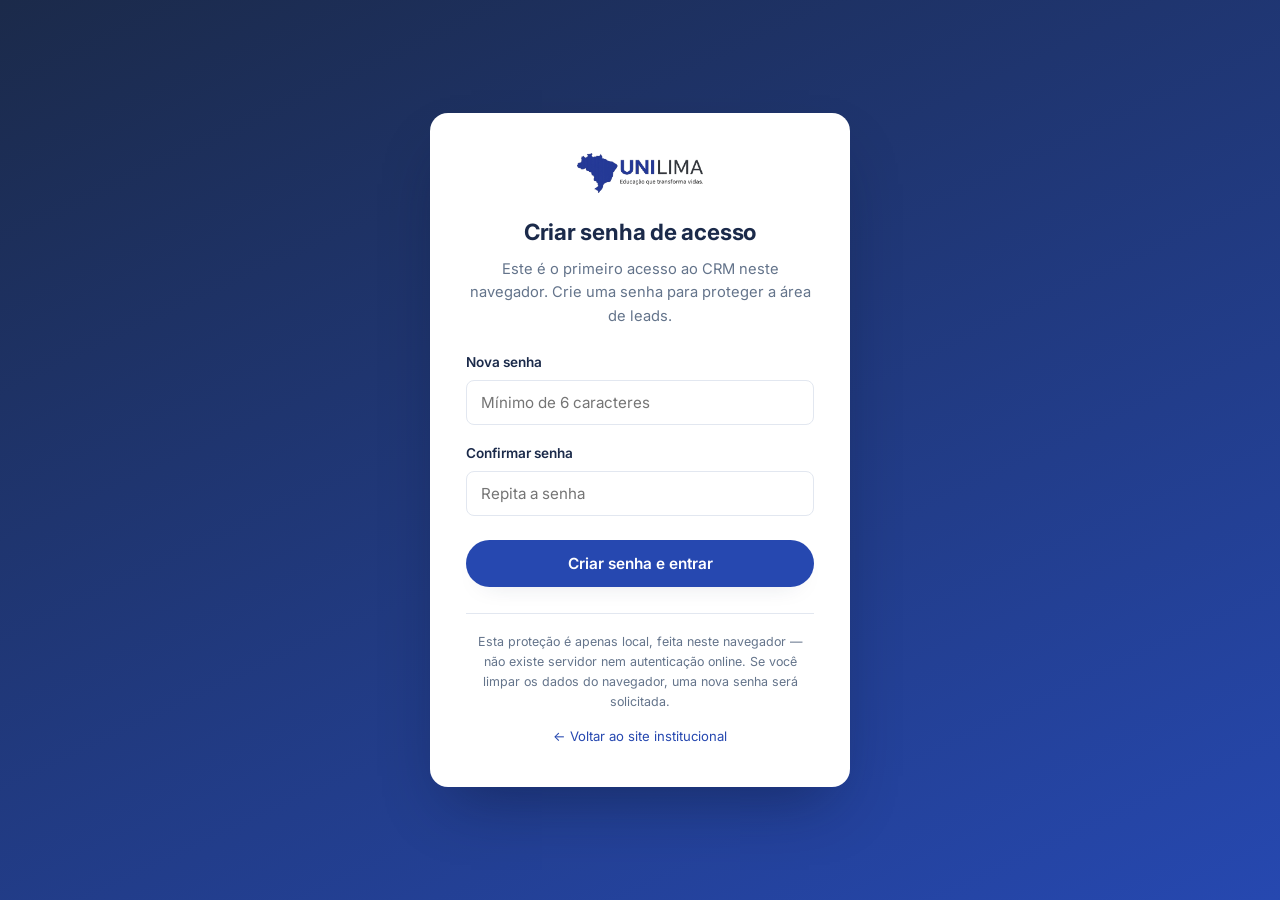
==== login.html @ 2d962947 "Update login.html" ====
<!DOCTYPE html>
<html lang="pt-BR">
<head>
<meta charset="UTF-8">
<meta name="viewport" content="width=device-width, initial-scale=1.0">
<title>Acessar CRM — UNILIMA</title>
<link rel="icon" type="image/png" href="assets/img/favicon-32.png">
<link rel="shortcut icon" href="favicon.ico">
<link rel="preconnect" href="https://fonts.googleapis.com">
<link rel="preconnect" href="https://fonts.gstatic.com" crossorigin>
<link href="https://fonts.googleapis.com/css2?family=Inter:wght@400;500;600;700;800&display=swap" rel="stylesheet">
<link rel="stylesheet" href="assets/css/style.css">
<link rel="stylesheet" href="assets/css/crm.css">
</head>
<body class="pagina-login">

<div class="cartao-login">
  <a href="index.html" class="marca-login">
    <img src="assets/img/logo.png" alt="UNILIMA">
  </a>

  <div id="bloco-criar-senha" hidden>
    <h1>Criar senha de acesso</h1>
    <p class="texto-login">Este é o primeiro acesso ao CRM neste navegador. Crie uma senha para proteger a área de leads.</p>
    <form id="form-criar-senha">
      <div class="campo">
        <label for="nova-senha">Nova senha</label>
        <input type="password" id="nova-senha" minlength="6" required placeholder="Mínimo de 6 caracteres">
      </div>
      <div class="campo">
        <label for="confirmar-senha">Confirmar senha</label>
        <input type="password" id="confirmar-senha" minlength="6" required placeholder="Repita a senha">
      </div>
      <p class="mensagem-erro" id="erro-criar" hidden></p>
      <button type="submit" class="btn btn-primario btn-bloco">Criar senha e entrar</button>
    </form>
  </div>

  <div id="bloco-entrar" hidden>
    <h1>Acessar CRM</h1>
    <p class="texto-login">Digite a senha criada neste navegador para continuar.</p>
    <form id="form-entrar">
      <div class="campo">
        <label for="senha-entrar">Senha</label>
        <input type="password" id="senha-entrar" required placeholder="Sua senha">
      </div>
      <p class="mensagem-erro" id="erro-entrar" hidden></p>
      <button type="submit" class="btn btn-primario btn-bloco">Entrar</button>
    </form>
    <button type="button" class="link-esqueci" id="botao-esqueci">Esqueci minha senha</button>
  </div>

  <p class="aviso-login">
    Esta proteção é apenas local, feita neste navegador — não existe servidor nem autenticação online.
    Se você limpar os dados do navegador, uma nova senha será solicitada.
  </p>
  <a href="index.html" class="voltar-site">← Voltar ao site institucional</a>
</div>

<div class="modal-fundo" id="modal-redefinir" hidden>
  <div class="modal-caixa">
    <h2>Redefinir acesso ao CRM</h2>
    <p>Isso vai apagar a senha atual deste navegador. Os leads e tarefas <strong>não</strong> serão apagados, apenas a senha de acesso. Você poderá criar uma nova senha em seguida.</p>
    <p class="mensagem-erro" style="display:block;">Se você não tiver certeza sobre isso, cancele e verifique um backup antes de continuar.</p>
    <div class="modal-acoes">
      <button type="button" class="btn btn-fantasma" id="cancelar-redefinir">Cancelar</button>
      <button type="button" class="btn" style="background:var(--vermelho);color:#fff;" id="confirmar-redefinir">Redefinir senha</button>
    </div>
  </div>
</div>

<script src="assets/js/config.js"></script>
<script src="assets/js/auth.js"></script>
<script>
(function () {
  "use strict";

  const blocoCriar = document.getElementById("bloco-criar-senha");
  const blocoEntrar = document.getElementById("bloco-entrar");

  function atualizarTela() {
    const existeSenha = UnilimaAuth.possuiSenhaCadastrada();
    blocoCriar.hidden = existeSenha;
    blocoEntrar.hidden = !existeSenha;
  }
  atualizarTela();

  document.getElementById("form-criar-senha").addEventListener("submit", async (ev) => {
    ev.preventDefault();
    const nova = document.getElementById("nova-senha").value;
    const confirma = document.getElementById("confirmar-senha").value;
    const erro = document.getElementById("erro-criar");

    if (nova.length < 6) {
      erro.textContent = "A senha precisa ter pelo menos 6 caracteres.";
      erro.hidden = false;
      return;
    }
    if (nova !== confirma) {
      erro.textContent = "As senhas não coincidem.";
      erro.hidden = false;
      return;
    }
    erro.hidden = true;
    await UnilimaAuth.cadastrarSenha(nova);
    UnilimaAuth.abrirSessao();
    window.location.href = "crm.html";
  });

  document.getElementById("form-entrar").addEventListener("submit", async (ev) => {
    ev.preventDefault();
    const senha = document.getElementById("senha-entrar").value;
    const erro = document.getElementById("erro-entrar");
    const ok = await UnilimaAuth.verificarSenha(senha);
    if (!ok) {
      erro.textContent = "Senha incorreta. Tente novamente.";
      erro.hidden = false;
      return;
    }
    erro.hidden = true;
    UnilimaAuth.abrirSessao();
    window.location.href = "crm.html";
  });

  const modal = document.getElementById("modal-redefinir");
  document.getElementById("botao-esqueci").addEventListener("click", () => (modal.hidden = false));
  document.getElementById("cancelar-redefinir").addEventListener("click", () => (modal.hidden = true));
  document.getElementById("confirmar-redefinir").addEventListener("click", () => {
    UnilimaAuth.limparCadastroSenha();
    modal.hidden = true;
    atualizarTela();
  });
})();
</script>
</body>
</html>
---- assets/css/style.css ----
/* ==========================================================
   UNILIMA — Site institucional
   Sistema de tokens: cores, tipografia, espaçamento
   ========================================================== */

:root {
  /* Paleta oficial da UNILIMA */
  --azul: #2648b0;
  --azul-hover: #1b3585;
  --azul-suave: #eaf0fb;
  --azul-escuro: #1b2a4a; /* azul-marinho */
  --tinta: #1b2a4a;
  --tinta-suave: #64748b; /* cinza/slate */
  --linha: #e2e7f0;
  --nuvem: #f6f8fc;
  --branco: #ffffff;
  --verde: #2e9e6b;
  --ambar: #b8791f;
  --vermelho: #c94a4a;

  --fonte-titulo: "Inter", system-ui, "Segoe UI", sans-serif;
  --fonte-texto: "Inter", system-ui, "Segoe UI", sans-serif;

  --raio: 10px;
  --raio-grande: 18px;
  --sombra: 0 10px 26px -18px rgba(27, 42, 74, 0.28);
  --max: 1180px;
}

* { box-sizing: border-box; }

[hidden] { display: none !important; }


html { scroll-behavior: smooth; }

body {
  margin: 0;
  font-family: var(--fonte-texto);
  color: var(--tinta);
  background: var(--branco);
  line-height: 1.6;
  -webkit-font-smoothing: antialiased;
}

img { max-width: 100%; display: block; }

a { color: inherit; text-decoration: none; }

h1, h2, h3, h4 {
  font-family: var(--fonte-titulo);
  color: var(--azul-escuro);
  margin: 0 0 0.5em;
  line-height: 1.2;
  font-weight: 600;
}

h1 { font-size: clamp(2.1rem, 4.2vw, 3.4rem); font-weight: 700; letter-spacing: -0.01em; }
h2 { font-size: clamp(1.6rem, 2.6vw, 2.1rem); }
h3 { font-size: 1.2rem; }

p { margin: 0 0 1em; color: var(--tinta-suave); max-width: 62ch; }

.container {
  max-width: var(--max);
  margin: 0 auto;
  padding: 0 24px;
}

section { padding: 88px 0; }
section.compacta { padding: 56px 0; }

.eyebrow-off { display: none; } /* mantido intencionalmente fora de uso — sem eyebrows genéricos */

/* ---------- Botões ---------- */
.btn {
  display: inline-flex;
  align-items: center;
  gap: 10px;
  padding: 13px 26px;
  border-radius: 999px;
  font-family: var(--fonte-texto);
  font-weight: 600;
  font-size: 0.96rem;
  cursor: pointer;
  border: 1.5px solid transparent;
  transition: transform 0.15s ease, box-shadow 0.15s ease, background 0.15s ease;
}
.btn:active { transform: translateY(1px); }

.btn-primario {
  background: var(--azul);
  color: var(--branco);
  box-shadow: var(--sombra);
}
.btn-primario:hover { background: var(--azul-hover); }

.btn-secundario {
  background: var(--branco);
  color: var(--azul);
  border-color: var(--azul);
}
.btn-secundario:hover { background: var(--azul-suave); }

.btn-whatsapp {
  background: #1f9e57;
  color: var(--branco);
}
.btn-whatsapp:hover { background: #17843f; }

.btn-fantasma {
  background: transparent;
  color: var(--tinta-suave);
  border-color: var(--linha);
  font-size: 0.85rem;
  padding: 9px 18px;
}
.btn-fantasma:hover { border-color: var(--azul); color: var(--azul); }

/* ---------- Cabeçalho ---------- */
.cabecalho {
  position: sticky;
  top: 0;
  z-index: 50;
  background: rgba(255, 255, 255, 0.98);
  border-bottom: 1px solid var(--linha);
}

.cabecalho .container {
  display: flex;
  align-items: center;
  justify-content: space-between;
  padding-top: 14px;
  padding-bottom: 14px;
}

.marca img { height: 38px; width: auto; }

.nav-principal {
  display: flex;
  align-items: center;
  gap: 30px;
}

.nav-links { display: flex; gap: 26px; list-style: none; margin: 0; padding: 0; }
.nav-links a {
  font-size: 0.95rem;
  font-weight: 500;
  color: var(--tinta);
  padding: 6px 2px;
  border-bottom: 2px solid transparent;
  transition: border-color 0.15s ease, color 0.15s ease;
}
.nav-links a:hover { color: var(--azul); border-color: var(--azul); }

.nav-acoes { display: flex; align-items: center; gap: 12px; }

.menu-toggle {
  display: none;
  background: none;
  border: none;
  cursor: pointer;
  padding: 6px;
}
.menu-toggle span {
  display: block;
  width: 24px;
  height: 2px;
  background: var(--azul-escuro);
  margin: 5px 0;
  transition: 0.2s;
}

/* ---------- Hero ---------- */
.hero {
  padding: 76px 0 96px;
  background:
    radial-gradient(60% 60% at 82% 10%, rgba(29, 62, 140, 0.08), transparent 70%),
    var(--branco);
  position: relative;
  overflow: hidden;
}

.hero .container {
  display: grid;
  grid-template-columns: 1.1fr 0.9fr;
  gap: 56px;
  align-items: center;
}

.hero-texto p { font-size: 1.08rem; }

.hero-acoes { display: flex; gap: 14px; margin-top: 30px; flex-wrap: wrap; }

.hero-stats {
  display: flex;
  gap: 34px;
  margin-top: 46px;
  padding-top: 30px;
  border-top: 1px solid var(--linha);
}
.hero-stats div strong {
  display: block;
  font-family: var(--fonte-titulo);
  font-size: 1.7rem;
  color: var(--azul-escuro);
}
.hero-stats div span { font-size: 0.85rem; color: var(--tinta-suave); }

.hero-visual {
  position: relative;
  aspect-ratio: 4 / 3.2;
  border-radius: var(--raio-grande);
  background: var(--azul-escuro);
  width: 62%;
  opacity: 0.16;
  filter: brightness(0) invert(1);
}
.hero-visual .hero-visual-card {
  position: absolute;
  bottom: 22px;
  left: 22px;
  right: 22px;
  background: rgba(255,255,255,0.97);
  border-radius: var(--raio);
  padding: 18px 20px;
  box-shadow: 0 18px 40px -18px rgba(0,0,0,0.35);
}
.hero-visual-card p { margin: 0; font-size: 0.88rem; color: var(--tinta); }
.hero-visual-card strong { color: var(--azul-escuro); font-family: var(--fonte-titulo); }

/* ---------- Quem somos ---------- */
.quem-somos .container {
  display: grid;
  grid-template-columns: 0.85fr 1.15fr;
  gap: 56px;
  align-items: start;
}
.quem-somos-figura {
  border-radius: var(--raio-grande);
  background: var(--azul-suave);
  aspect-ratio: 1/1;
  display: flex;
  align-items: center;
  justify-content: center;
  padding: 40px;
}
.quem-somos-figura img { width: 70%; opacity: 0.85; }

/* ---------- Diferenciais ---------- */
.diferenciais { background: var(--nuvem); }
.grade-diferenciais {
  display: grid;
  grid-template-columns: repeat(4, 1fr);
  gap: 22px;
  margin-top: 40px;
}
.cartao-diferencial {
  background: var(--branco);
  border: 1px solid var(--linha);
  border-radius: var(--raio);
  padding: 26px 22px;
}
.cartao-diferencial .marcador {
  width: 34px;
  height: 34px;
  border-radius: 9px;
  background: var(--azul-suave);
  color: var(--azul);
  display: flex;
  align-items: center;
  justify-content: center;
  font-family: var(--fonte-titulo);
  font-weight: 700;
  margin-bottom: 14px;
}
.cartao-diferencial h3 { margin-bottom: 8px; font-size: 1.05rem; }
.cartao-diferencial p { font-size: 0.92rem; margin: 0; }

/* ---------- Cursos ---------- */
.grade-cursos {
  display: grid;
  grid-template-columns: repeat(3, 1fr);
  gap: 22px;
  margin-top: 40px;
}
.cartao-curso {
  border: 1px solid var(--linha);
  border-radius: var(--raio);
  padding: 26px;
  transition: border-color 0.15s ease, box-shadow 0.15s ease;
}
.cartao-curso:hover { border-color: var(--azul); box-shadow: var(--sombra); }
.cartao-curso .modalidade {
  display: inline-block;
  font-size: 0.75rem;
  font-weight: 600;
  color: var(--azul);
  background: var(--azul-suave);
  padding: 4px 10px;
  border-radius: 999px;
  margin-bottom: 14px;
}
.cartao-curso h3 { margin-bottom: 8px; }
.cartao-curso p { font-size: 0.92rem; margin-bottom: 18px; }
.cartao-curso .link-curso {
  font-size: 0.88rem;
  font-weight: 600;
  color: var(--azul-escuro);
  display: inline-flex;
  align-items: center;
  gap: 6px;
}

/* ---------- Instituições parceiras ---------- */
.parceiras { background: var(--nuvem); }
.grade-parceiras {
  display: grid;
  grid-template-columns: repeat(auto-fit, minmax(220px, 1fr));
  gap: 20px;
  margin-top: 36px;
}
.cartao-parceira {
  background: var(--branco);
  border: 1px solid var(--linha);
  border-radius: var(--raio);
  padding: 28px 22px;
  text-align: center;
}
.cartao-parceira .marcador-parceira {
  display: inline-flex;
  align-items: center;
  justify-content: center;
  width: 46px;
  height: 46px;
  border-radius: 12px;
  background: var(--azul-suave);
  font-size: 1.3rem;
  margin-bottom: 14px;
}
.cartao-parceira h3 { margin: 0; font-size: 1.05rem; }

/* ---------- FAQ ---------- */
.faq { background: var(--nuvem); }
.lista-faq { max-width: 780px; margin: 40px auto 0; }
.item-faq {
  border-bottom: 1px solid var(--linha);
}
.pergunta-faq {
  width: 100%;
  text-align: left;
  background: none;
  border: none;
  padding: 20px 4px;
  font-family: var(--fonte-titulo);
  font-size: 1.02rem;
  font-weight: 600;
  color: var(--azul-escuro);
  cursor: pointer;
  display: flex;
  justify-content: space-between;
  align-items: center;
  gap: 16px;
}
.pergunta-faq .sinal {
  font-size: 1.3rem;
  color: var(--azul);
  flex-shrink: 0;
  transition: transform 0.2s ease;
}
.item-faq[data-aberto="true"] .sinal { transform: rotate(45deg); }
.resposta-faq {
  max-height: 0;
  overflow: hidden;
  transition: max-height 0.25s ease;
}
.resposta-faq p { padding: 0 4px 20px; font-size: 0.95rem; }

/* ---------- Contato ---------- */
.contato .container {
  display: grid;
  grid-template-columns: 1fr 1fr;
  gap: 56px;
}
.info-contato { display: flex; flex-direction: column; gap: 22px; }
.linha-contato {
  display: flex;
  gap: 14px;
  align-items: flex-start;
  padding-bottom: 18px;
  border-bottom: 1px solid var(--linha);
}
.linha-contato .icone {
  width: 38px;
  height: 38px;
  border-radius: 9px;
  background: var(--azul-suave);
  color: var(--azul);
  display: flex;
  align-items: center;
  justify-content: center;
  flex-shrink: 0;
}
.linha-contato strong { display: block; color: var(--azul-escuro); font-family: var(--fonte-titulo); font-size: 0.95rem; }
.linha-contato span, .linha-contato a { font-size: 0.92rem; color: var(--tinta-suave); }
.linha-contato a:hover { color: var(--azul); }

.formulario {
  background: var(--nuvem);
  border-radius: var(--raio-grande);
  padding: 32px;
}
.campo { margin-bottom: 18px; }
.campo label {
  display: block;
  font-size: 0.85rem;
  font-weight: 600;
  color: var(--azul-escuro);
  margin-bottom: 6px;
}
.campo input, .campo select, .campo textarea {
  width: 100%;
  padding: 12px 14px;
  border: 1.5px solid var(--linha);
  border-radius: 8px;
  font-family: var(--fonte-texto);
  font-size: 0.95rem;
  background: var(--branco);
  color: var(--tinta);
}
.campo input:focus, .campo select:focus, .campo textarea:focus {
  outline: none;
  border-color: var(--azul);
}
.campo-dupla { display: grid; grid-template-columns: 1fr 1fr; gap: 14px; }
.campo .erro { display: none; color: var(--vermelho); font-size: 0.8rem; margin-top: 5px; }
.campo.invalido input, .campo.invalido select, .campo.invalido textarea { border-color: var(--vermelho); }
.campo.invalido .erro { display: block; }

.acoes-formulario { display: flex; gap: 12px; flex-wrap: wrap; margin-top: 6px; }
.nota-formulario { font-size: 0.82rem; color: var(--tinta-suave); margin-top: 14px; }

/* ---------- CTA final ---------- */
.cta-final {
  background: var(--azul-escuro);
  color: var(--branco);
  text-align: center;
  border-radius: var(--raio-grande);
  margin: 0 24px;
  padding: 60px 24px;
}
.cta-final h2 { color: var(--branco); }
.cta-final p { color: rgba(255,255,255,0.85); margin: 0 auto 26px; }
.cta-final .btn-secundario { background: var(--branco); }

/* ---------- Rodapé ---------- */
.rodape {
  background: var(--nuvem);
  border-top: 1px solid var(--linha);
  padding: 56px 0 26px;
  margin-top: 40px;
}
.grade-rodape {
  display: grid;
  grid-template-columns: 1.3fr 1fr 1fr;
  gap: 40px;
  padding-bottom: 34px;
}
.rodape-marca img { height: 34px; margin-bottom: 14px; }
.rodape-marca p { font-size: 0.9rem; max-width: 32ch; }
.rodape h4 { color: var(--azul-escuro); font-size: 0.95rem; margin-bottom: 14px; }
.rodape ul { list-style: none; margin: 0; padding: 0; display: flex; flex-direction: column; gap: 10px; }
.rodape ul a, .rodape ul span { font-size: 0.9rem; color: var(--tinta-suave); }
.rodape ul a:hover { color: var(--azul); }
.rodape-baixo {
  display: flex;
  justify-content: space-between;
  align-items: center;
  padding-top: 22px;
  border-top: 1px solid var(--linha);
  font-size: 0.82rem;
  color: var(--tinta-suave);
  flex-wrap: wrap;
  gap: 10px;
}
.rodape-baixo .link-crm { color: var(--tinta-suave); border-bottom: 1px dashed var(--linha); }
.rodape-baixo .link-crm:hover { color: var(--azul); }

/* ---------- WhatsApp flutuante ---------- */
.whatsapp-flutuante {
  position: fixed;
  bottom: 24px;
  right: 24px;
  z-index: 60;
  background: #1f9e57;
  color: var(--branco);
  width: 58px;
  height: 58px;
  border-radius: 50%;
  display: flex;
  align-items: center;
  justify-content: center;
  box-shadow: 0 14px 30px -10px rgba(31, 158, 87, 0.6);
  transition: transform 0.15s ease;
}
.whatsapp-flutuante:hover { transform: scale(1.06); }

/* ---------- Toast ---------- */
.toast {
  position: fixed;
  bottom: 28px;
  left: 50%;
  transform: translateX(-50%) translateY(20px);
  background: var(--azul-escuro);
  color: var(--branco);
  padding: 14px 22px;
  border-radius: 10px;
  font-size: 0.9rem;
  opacity: 0;
  pointer-events: none;
  transition: opacity 0.2s ease, transform 0.2s ease;
  z-index: 100;
  max-width: 90%;
  text-align: center;
}
.toast.visivel { opacity: 1; transform: translateX(-50%) translateY(0); pointer-events: auto; }

/* ---------- Responsivo ---------- */
@media (max-width: 980px) {
  .hero .container, .quem-somos .container, .contato .container {
    grid-template-columns: 1fr;
  }
  .hero-visual { order: -1; }
  .grade-diferenciais { grid-template-columns: repeat(2, 1fr); }
  .grade-cursos { grid-template-columns: repeat(2, 1fr); }
  .grade-rodape { grid-template-columns: 1fr 1fr; }
}

@media (max-width: 760px) {
  .nav-links, .nav-acoes .btn-secundario { display: none; }
  .menu-toggle { display: block; }
  section { padding: 60px 0; }
  .grade-diferenciais, .grade-cursos { grid-template-columns: 1fr; }
  .campo-dupla { grid-template-columns: 1fr; }
  .grade-rodape { grid-template-columns: 1fr; }
  .rodape-baixo { flex-direction: column; align-items: flex-start; }
  .hero-stats { flex-wrap: wrap; gap: 22px; }
}

/* Menu mobile aberto */
.nav-principal.aberto {
  position: fixed;
  inset: 0;
  top: 68px;
  z-index: 70;
  background: var(--branco);
  flex-direction: column;
  align-items: flex-start;
  padding: 30px 24px;
  gap: 24px;
  overflow-y: auto;
}
.nav-principal.aberto .nav-links { display: flex; flex-direction: column; gap: 18px; }
.nav-principal.aberto .nav-acoes { flex-direction: column; align-items: stretch; width: 100%; }
.nav-principal.aberto .nav-acoes .btn-secundario { display: inline-flex; }

@media (prefers-reduced-motion: reduce) {
  * { transition: none !important; scroll-behavior: auto !important; }
}
---- assets/css/crm.css ----
/* ==========================================================
   UNILIMA — CRM (login + aplicação interna)
   Reaproveita os tokens definidos em style.css
   ========================================================== */

/* ---------- Tela de login ---------- */
.pagina-login {
  min-height: 100vh;
  display: flex;
  align-items: center;
  justify-content: center;
  background: linear-gradient(155deg, var(--azul-escuro) 0%, var(--azul) 100%);
  padding: 24px;
}

.cartao-login {
  width: 100%;
  max-width: 420px;
  background: var(--branco);
  border-radius: var(--raio-grande);
  padding: 40px 36px;
  box-shadow: 0 30px 60px -20px rgba(10, 20, 50, 0.45);
}

.marca-login { display: block; text-align: center; margin-bottom: 26px; }
.marca-login img { height: 40px; margin: 0 auto; }

.cartao-login h1 { font-size: 1.4rem; text-align: center; }
.texto-login { text-align: center; font-size: 0.92rem; margin-bottom: 24px; }

.btn-bloco { width: 100%; justify-content: center; margin-top: 6px; }

.mensagem-erro {
  color: var(--vermelho);
  font-size: 0.85rem;
  margin: 10px 0 0;
  display: none;
}

.link-esqueci {
  display: block;
  margin: 18px auto 0;
  background: none;
  border: none;
  color: var(--tinta-suave);
  font-size: 0.83rem;
  text-decoration: underline;
  cursor: pointer;
}

.aviso-login {
  font-size: 0.78rem;
  color: var(--tinta-suave);
  text-align: center;
  margin-top: 26px;
  padding-top: 18px;
  border-top: 1px solid var(--linha);
}

.voltar-site {
  display: block;
  text-align: center;
  margin-top: 14px;
  font-size: 0.82rem;
  color: var(--azul);
}

/* ---------- Modal genérico ---------- */
.modal-fundo {
  position: fixed;
  inset: 0;
  background: rgba(20, 30, 60, 0.55);
  display: flex;
  align-items: center;
  justify-content: center;
  z-index: 200;
  padding: 20px;
}
.modal-fundo[hidden] { display: none; }
.modal-caixa {
  background: var(--branco);
  border-radius: var(--raio);
  padding: 28px;
  max-width: 460px;
  width: 100%;
  max-height: 86vh;
  overflow-y: auto;
}
.modal-caixa h2 { font-size: 1.15rem; }
.modal-caixa p { font-size: 0.92rem; }
.modal-acoes { display: flex; justify-content: flex-end; gap: 10px; margin-top: 20px; }

/* ---------- Layout do app (CRM) ---------- */
.app-crm {
  display: grid;
  grid-template-columns: 240px 1fr;
  min-height: 100vh;
  background: var(--nuvem);
}

.barra-lateral {
  background: var(--azul-escuro);
  color: rgba(255, 255, 255, 0.88);
  padding: 22px 16px;
  display: flex;
  flex-direction: column;
  position: sticky;
  top: 0;
  height: 100vh;
}

.marca-crm { display: flex; align-items: center; gap: 10px; padding: 6px 8px 22px; }
.marca-crm img { height: 26px; filter: brightness(0) invert(1); }
.marca-crm span { font-family: var(--fonte-titulo); font-weight: 700; font-size: 0.95rem; color: #fff; }

.menu-crm { list-style: none; margin: 0; padding: 0; display: flex; flex-direction: column; gap: 4px; flex: 1; }
.menu-crm button {
  width: 100%;
  display: flex;
  align-items: center;
  gap: 10px;
  background: none;
  border: none;
  color: inherit;
  text-align: left;
  padding: 11px 12px;
  border-radius: 8px;
  font-size: 0.92rem;
  font-family: var(--fonte-texto);
  cursor: pointer;
  transition: background 0.15s ease;
}
.menu-crm button:hover { background: rgba(255, 255, 255, 0.08); }
.menu-crm button.ativo { background: var(--azul); color: #fff; font-weight: 600; }
.menu-crm .icone-menu { width: 18px; text-align: center; }

.rodape-lateral {
  border-top: 1px solid rgba(255, 255, 255, 0.15);
  padding-top: 14px;
  margin-top: 14px;
  font-size: 0.82rem;
}
.rodape-lateral button {
  width: 100%;
  background: rgba(255, 255, 255, 0.08);
  border: none;
  color: #fff;
  padding: 9px 12px;
  border-radius: 8px;
  cursor: pointer;
  font-size: 0.85rem;
}
.rodape-lateral button:hover { background: rgba(255, 255, 255, 0.16); }

.conteudo-crm { padding: 26px 34px 60px; overflow-x: hidden; }

.topo-crm {
  display: flex;
  justify-content: space-between;
  align-items: center;
  margin-bottom: 26px;
  flex-wrap: wrap;
  gap: 14px;
}
.topo-crm h1 { margin: 0; font-size: 1.5rem; }
.topo-crm .subtitulo { color: var(--tinta-suave); font-size: 0.9rem; margin: 4px 0 0; }

.secao-crm { display: none; }
.secao-crm.ativa { display: block; }

/* ---------- Cards de estatística ---------- */
.grade-estat {
  display: grid;
  grid-template-columns: repeat(4, 1fr);
  gap: 16px;
  margin-bottom: 30px;
}
.cartao-estat {
  background: var(--branco);
  border: 1px solid var(--linha);
  border-radius: var(--raio);
  padding: 20px;
}
.cartao-estat span { font-size: 0.82rem; color: var(--tinta-suave); }
.cartao-estat strong { display: block; font-family: var(--fonte-titulo); font-size: 1.7rem; color: var(--azul-escuro); margin-top: 6px; }
.cartao-estat.destaque strong { color: var(--azul); }

.duas-colunas {
  display: grid;
  grid-template-columns: 1.4fr 1fr;
  gap: 20px;
  align-items: start;
}

.painel {
  background: var(--branco);
  border: 1px solid var(--linha);
  border-radius: var(--raio);
  padding: 22px;
}
.painel h2 { font-size: 1.05rem; margin-bottom: 14px; }
.painel-lista { list-style: none; margin: 0; padding: 0; display: flex; flex-direction: column; gap: 10px; }
.painel-lista li {
  display: flex;
  justify-content: space-between;
  gap: 10px;
  padding: 10px 0;
  border-bottom: 1px solid var(--linha);
  font-size: 0.9rem;
}
.painel-lista li:last-child { border-bottom: none; }
.painel-vazio { color: var(--tinta-suave); font-size: 0.88rem; padding: 10px 0; }

/* ---------- Barra de ferramentas / filtros ---------- */
.barra-ferramentas {
  display: flex;
  gap: 12px;
  flex-wrap: wrap;
  align-items: center;
  margin-bottom: 18px;
  justify-content: space-between;
}
.grupo-filtros { display: flex; gap: 10px; flex-wrap: wrap; }
.grupo-filtros input, .grupo-filtros select {
  padding: 10px 12px;
  border: 1.5px solid var(--linha);
  border-radius: 8px;
  font-size: 0.88rem;
  font-family: var(--fonte-texto);
  background: var(--branco);
}
.grupo-filtros input { min-width: 220px; }

/* ---------- Tabela de leads ---------- */
.tabela-wrap {
  background: var(--branco);
  border: 1px solid var(--linha);
  border-radius: var(--raio);
  overflow-x: auto;
}
table.tabela-leads { width: 100%; border-collapse: collapse; min-width: 900px; }
table.tabela-leads th, table.tabela-leads td {
  padding: 13px 16px;
  text-align: left;
  font-size: 0.88rem;
  border-bottom: 1px solid var(--linha);
  white-space: nowrap;
}
table.tabela-leads th {
  color: var(--tinta-suave);
  font-weight: 600;
  font-size: 0.78rem;
  text-transform: uppercase;
  letter-spacing: 0.03em;
  background: var(--nuvem);
  position: sticky;
  top: 0;
}
table.tabela-leads tbody tr:hover { background: var(--azul-suave); }
table.tabela-leads td.col-obs { white-space: normal; max-width: 220px; color: var(--tinta-suave); }

.status-badge {
  display: inline-flex;
  align-items: center;
  gap: 6px;
  padding: 4px 10px;
  border-radius: 999px;
  font-size: 0.78rem;
  font-weight: 600;
}
.status-badge::before { content: ""; width: 7px; height: 7px; border-radius: 50%; background: currentColor; }
.status-novo-lead { background: #eaf0fb; color: #2648b0; }
.status-em-atendimento { background: #fff4e2; color: #b8791f; }
.status-negociacao { background: #fdeee2; color: #c1652b; }
.status-convertido { background: #e6f6ec; color: #1c7a4e; }
.status-perdido { background: #f1f2f4; color: #64748b; }

.acoes-linha { display: flex; gap: 8px; }
.acoes-linha button {
  border: none;
  background: var(--nuvem);
  width: 30px;
  height: 30px;
  border-radius: 7px;
  cursor: pointer;
  font-size: 0.9rem;
}
.acoes-linha button:hover { background: var(--azul-suave); }
.acoes-linha button.excluir:hover { background: #fbeaea; }

.tabela-vazia { padding: 50px 20px; text-align: center; color: var(--tinta-suave); }

/* ---------- Formulários dentro do CRM (modais) ---------- */
.form-crm .campo { margin-bottom: 14px; }
.form-crm .campo-dupla { display: grid; grid-template-columns: 1fr 1fr; gap: 12px; }
.form-crm label { display: block; font-size: 0.82rem; font-weight: 600; color: var(--azul-escuro); margin-bottom: 5px; }
.form-crm input, .form-crm select, .form-crm textarea {
  width: 100%;
  padding: 10px 12px;
  border: 1.5px solid var(--linha);
  border-radius: 8px;
  font-family: var(--fonte-texto);
  font-size: 0.9rem;
}
.form-crm input:focus, .form-crm select:focus, .form-crm textarea:focus { outline: none; border-color: var(--azul); }

.modal-caixa.largo { max-width: 640px; }

.historico-lista { list-style: none; margin: 10px 0 0; padding: 0; max-height: 180px; overflow-y: auto; }
.historico-lista li {
  font-size: 0.85rem;
  padding: 8px 0;
  border-bottom: 1px solid var(--linha);
  color: var(--tinta-suave);
}
.historico-lista li strong { color: var(--tinta); display: block; font-size: 0.82rem; }

/* ---------- Tarefas ---------- */
.grade-tarefas { display: flex; flex-direction: column; gap: 10px; }
.cartao-tarefa {
  background: var(--branco);
  border: 1px solid var(--linha);
  border-left: 4px solid var(--azul);
  border-radius: 10px;
  padding: 14px 18px;
  display: flex;
  align-items: center;
  justify-content: space-between;
  gap: 14px;
  flex-wrap: wrap;
}
.cartao-tarefa.atrasada { border-left-color: var(--vermelho); }
.cartao-tarefa.hoje { border-left-color: var(--ambar); }
.cartao-tarefa.concluida { opacity: 0.55; }
.cartao-tarefa .info-tarefa strong { display: block; font-family: var(--fonte-titulo); color: var(--azul-escuro); font-size: 0.95rem; }
.cartao-tarefa .info-tarefa span { font-size: 0.82rem; color: var(--tinta-suave); }
.cartao-tarefa .meta-tarefa { display: flex; gap: 10px; align-items: center; font-size: 0.82rem; color: var(--tinta-suave); }
.tag-prioridade { padding: 3px 9px; border-radius: 999px; font-size: 0.72rem; font-weight: 700; text-transform: uppercase; }
.prioridade-alta { background: #fbeaea; color: var(--vermelho); }
.prioridade-media { background: #fff4e2; color: var(--ambar); }
.prioridade-baixa { background: #eaf0fb; color: var(--azul); }
.acoes-tarefa { display: flex; gap: 8px; }
.acoes-tarefa button { border: none; background: var(--nuvem); padding: 7px 12px; border-radius: 7px; cursor: pointer; font-size: 0.82rem; }

/* ---------- Backup ---------- */
.grade-backup { display: grid; grid-template-columns: repeat(2, 1fr); gap: 18px; }
.cartao-backup { background: var(--branco); border: 1px solid var(--linha); border-radius: var(--raio); padding: 22px; }
.cartao-backup h3 { margin-bottom: 8px; }
.cartao-backup p { font-size: 0.88rem; }
.aviso-backup {
  background: #fff4e2;
  border: 1px solid #f0d9ae;
  color: #7a5313;
  padding: 14px 18px;
  border-radius: 10px;
  font-size: 0.88rem;
  margin-bottom: 22px;
}
.info-ultimo-backup { font-size: 0.85rem; color: var(--tinta-suave); margin-top: 10px; }
input[type="file"].input-arquivo { padding: 8px; border: 1.5px dashed var(--linha); border-radius: 8px; width: 100%; font-size: 0.85rem; }

/* ---------- Configurações ---------- */
.grade-config { display: grid; grid-template-columns: repeat(2, 1fr); gap: 18px; max-width: 760px; }

/* ---------- Pipeline (Kanban) ---------- */
.aviso-config {
  background: var(--azul-suave);
  border: 1px solid #c9d8f5;
  color: var(--azul-escuro);
  padding: 12px 16px;
  border-radius: 10px;
  font-size: 0.85rem;
  margin-bottom: 18px;
}
.quadro-pipeline {
  display: grid;
  grid-auto-flow: column;
  grid-auto-columns: minmax(270px, 1fr);
  gap: 16px;
  overflow-x: auto;
  padding-bottom: 10px;
}
.coluna-pipeline {
  background: var(--nuvem);
  border: 1px solid var(--linha);
  border-radius: var(--raio);
  display: flex;
  flex-direction: column;
  min-height: 200px;
}
.coluna-pipeline.sobre-drag { outline: 2px dashed var(--azul); outline-offset: -4px; background: var(--azul-suave); }
.coluna-cabecalho {
  display: flex;
  align-items: center;
  justify-content: space-between;
  padding: 14px 14px 10px;
}
.coluna-cabecalho h3 { font-size: 0.86rem; margin: 0; text-transform: uppercase; letter-spacing: 0.03em; color: var(--azul-escuro); }
.coluna-cabecalho .contagem {
  background: var(--branco);
  border: 1px solid var(--linha);
  border-radius: 999px;
  font-size: 0.74rem;
  font-weight: 700;
  padding: 2px 9px;
  color: var(--tinta-suave);
}
.coluna-corpo { padding: 0 10px 10px; display: flex; flex-direction: column; gap: 10px; flex: 1; min-height: 60px; }
.coluna-vazia { color: var(--tinta-suave); font-size: 0.8rem; text-align: center; padding: 18px 6px; }

.cartao-pipeline {
  background: var(--branco);
  border: 1px solid var(--linha);
  border-left: 4px solid var(--azul);
  border-radius: 10px;
  padding: 12px 14px;
  cursor: grab;
  transition: box-shadow 0.15s ease, transform 0.1s ease;
}
.cartao-pipeline:hover { box-shadow: var(--sombra); }
.cartao-pipeline.arrastando { opacity: 0.4; }
.cartao-pipeline.atrasado { border-left-color: var(--vermelho); }
.cartao-pipeline .nome-lead { font-family: var(--fonte-titulo); font-weight: 700; color: var(--azul-escuro); font-size: 0.92rem; display: block; margin-bottom: 3px; }
.cartao-pipeline .meta-lead { font-size: 0.78rem; color: var(--tinta-suave); display: block; margin-bottom: 2px; }
.cartao-pipeline .retorno-lead { font-size: 0.76rem; font-weight: 600; margin-top: 8px; display: inline-flex; align-items: center; gap: 4px; }
.cartao-pipeline .retorno-lead.atrasado-txt { color: var(--vermelho); }
.cartao-pipeline .retorno-lead.normal-txt { color: var(--tinta-suave); }
.cartao-pipeline select.seletor-etapa-rapido {
  margin-top: 10px;
  width: 100%;
  font-size: 0.76rem;
  padding: 5px 6px;
  border-radius: 6px;
  border: 1px solid var(--linha);
  background: var(--nuvem);
}
.coluna-pipeline[data-etapa="convertido"] .cartao-pipeline { border-left-color: var(--verde); }
.coluna-pipeline[data-etapa="perdido"] .cartao-pipeline { border-left-color: var(--tinta-suave); opacity: 0.85; }

/* ---------- Ficha do lead ---------- */
.ficha-secao { margin-bottom: 22px; padding-bottom: 20px; border-bottom: 1px solid var(--linha); }
.ficha-secao:last-child { border-bottom: none; margin-bottom: 0; padding-bottom: 0; }
.ficha-secao h3 {
  font-size: 0.78rem;
  text-transform: uppercase;
  letter-spacing: 0.04em;
  color: var(--tinta-suave);
  margin-bottom: 12px;
}
.ficha-cabecalho { display: flex; justify-content: space-between; align-items: flex-start; gap: 12px; flex-wrap: wrap; margin-bottom: 6px; }
.ficha-cabecalho h2 { margin: 0; }
.ficha-etapa-wrap { display: flex; align-items: center; gap: 8px; }
.ficha-etapa-wrap select { padding: 7px 10px; border-radius: 8px; border: 1.5px solid var(--linha); font-size: 0.85rem; }
.ficha-whatsapp-botao { margin-top: 10px; }

.ficha-grid-dupla { display: grid; grid-template-columns: 1fr 1fr; gap: 12px; }

.caixa-conversao, .caixa-perda {
  background: var(--azul-suave);
  border-radius: 10px;
  padding: 14px 16px;
  font-size: 0.85rem;
  margin-top: 10px;
}
.caixa-perda { background: #fbeaea; }

.linha-add-observacao { display: flex; gap: 8px; margin-top: 10px; }
.linha-add-observacao input { flex: 1; }

.timeline { list-style: none; margin: 0; padding: 0; display: flex; flex-direction: column; gap: 12px; max-height: 320px; overflow-y: auto; }
.timeline li { display: flex; gap: 10px; font-size: 0.85rem; }
.timeline .ponto-timeline {
  width: 8px; height: 8px; border-radius: 50%; background: var(--azul);
  margin-top: 6px; flex-shrink: 0;
}
.timeline .conteudo-timeline strong { display: block; font-size: 0.78rem; color: var(--tinta-suave); font-weight: 600; margin-bottom: 2px; }
.timeline .conteudo-timeline span { color: var(--tinta); }

.lista-tarefas-ficha { list-style: none; margin: 0; padding: 0; display: flex; flex-direction: column; gap: 8px; }
.lista-tarefas-ficha li {
  display: flex; justify-content: space-between; align-items: center;
  background: var(--nuvem); border-radius: 8px; padding: 8px 12px; font-size: 0.85rem;
}
.lista-tarefas-ficha li.concluida { opacity: 0.55; text-decoration: line-through; }

/* ---------- Agenda: filtros em abas ---------- */
.abas-filtro { display: flex; gap: 8px; margin-bottom: 18px; flex-wrap: wrap; }
.abas-filtro button {
  border: 1.5px solid var(--linha);
  background: var(--branco);
  padding: 8px 16px;
  border-radius: 999px;
  font-size: 0.85rem;
  font-weight: 600;
  color: var(--tinta-suave);
  cursor: pointer;
}
.abas-filtro button.ativa { background: var(--azul); border-color: var(--azul); color: #fff; }
.item-agenda-retorno { border-left-color: var(--ambar) !important; }
.badge-tipo {
  display: inline-block;
  font-size: 0.68rem;
  font-weight: 700;
  text-transform: uppercase;
  padding: 2px 8px;
  border-radius: 999px;
  background: var(--azul-suave);
  color: var(--azul);
  margin-right: 6px;
}

/* ---------- Configurações: sub-abas ---------- */
.subabas-config { display: flex; gap: 8px; margin-bottom: 22px; flex-wrap: wrap; border-bottom: 1px solid var(--linha); padding-bottom: 14px; }
.subabas-config button {
  border: none;
  background: var(--nuvem);
  padding: 9px 16px;
  border-radius: 999px;
  font-size: 0.86rem;
  font-weight: 600;
  color: var(--tinta-suave);
  cursor: pointer;
}
.subabas-config button.ativa { background: var(--azul-escuro); color: #fff; }
.subsecao-config { display: none; }
.subsecao-config.ativa { display: block; }

.lista-categorias { display: flex; flex-direction: column; gap: 10px; max-width: 520px; }
.linha-categoria {
  display: flex; align-items: center; justify-content: space-between;
  background: var(--branco); border: 1px solid var(--linha); border-radius: 10px; padding: 14px 16px;
}
.linha-categoria.inativa { opacity: 0.6; }
.linha-categoria strong { font-family: var(--fonte-titulo); color: var(--azul-escuro); font-size: 0.92rem; }
.interruptor { position: relative; display: inline-block; width: 42px; height: 24px; flex-shrink: 0; }
.interruptor input { opacity: 0; width: 0; height: 0; }
.interruptor .trilho {
  position: absolute; cursor: pointer; inset: 0; background: var(--linha); border-radius: 999px; transition: 0.15s;
}
.interruptor .trilho::before {
  content: ""; position: absolute; height: 18px; width: 18px; left: 3px; bottom: 3px;
  background: #fff; border-radius: 50%; transition: 0.15s;
}
.interruptor input:checked + .trilho { background: var(--azul); }
.interruptor input:checked + .trilho::before { transform: translateX(18px); }

@media (max-width: 980px) {
  .quadro-pipeline { grid-auto-columns: minmax(240px, 85vw); }
  .ficha-grid-dupla { grid-template-columns: 1fr; }

  .app-crm { grid-template-columns: 1fr; }
  .barra-lateral {
    position: relative;
    height: auto;
    flex-direction: row;
    align-items: center;
    overflow-x: auto;
    top: auto;
    -webkit-overflow-scrolling: touch;
  }
  .menu-crm { flex-direction: row; flex-shrink: 0; }
  .menu-crm button { white-space: nowrap; flex-shrink: 0; }
  .rodape-lateral {
    display: flex;
    flex-shrink: 0;
    border-top: none;
    margin-top: 0;
    padding-top: 0;
    margin-left: 8px;
  }
  .rodape-lateral a { display: none; }
  .rodape-lateral button { white-space: nowrap; padding: 9px 14px; }
  .marca-crm { flex-shrink: 0; }
  .marca-crm span { display: none; }
  .grade-estat { grid-template-columns: repeat(2, 1fr); }
  .duas-colunas { grid-template-columns: 1fr; }
  .conteudo-crm { padding: 20px; }
  .grade-backup, .grade-config { grid-template-columns: 1fr; }
  .form-crm .campo-dupla { grid-template-columns: 1fr; }
  .modal-caixa.largo { padding: 22px; }
}
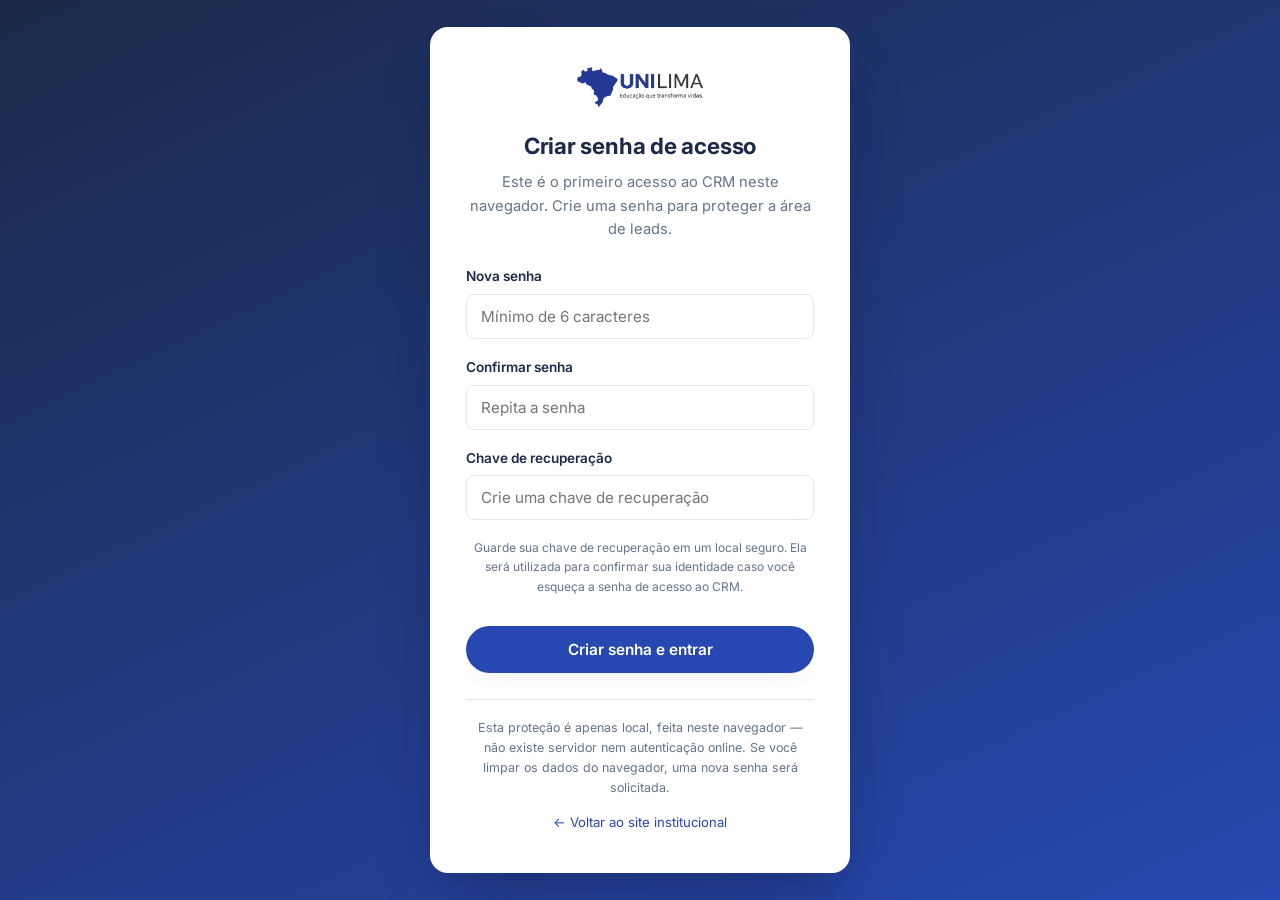
==== commit 92197f67: "Update login.html" ====
--- a/login.html
+++ b/login.html
@@ -19,22 +19,58 @@
     <img src="assets/img/logo.png" alt="UNILIMA">
   </a>
 
-  <div id="bloco-criar-senha" hidden>
-    <h1>Criar senha de acesso</h1>
-    <p class="texto-login">Este é o primeiro acesso ao CRM neste navegador. Crie uma senha para proteger a área de leads.</p>
-    <form id="form-criar-senha">
-      <div class="campo">
-        <label for="nova-senha">Nova senha</label>
-        <input type="password" id="nova-senha" minlength="6" required placeholder="Mínimo de 6 caracteres">
-      </div>
-      <div class="campo">
-        <label for="confirmar-senha">Confirmar senha</label>
-        <input type="password" id="confirmar-senha" minlength="6" required placeholder="Repita a senha">
-      </div>
-      <p class="mensagem-erro" id="erro-criar" hidden></p>
-      <button type="submit" class="btn btn-primario btn-bloco">Criar senha e entrar</button>
-    </form>
-  </div>
+<div id="bloco-criar-senha" hidden>
+  <h1>Criar senha de acesso</h1>
+
+  <p class="texto-login">
+    Este é o primeiro acesso ao CRM neste navegador. Crie uma senha para proteger a área de leads.
+  </p>
+
+  <form id="form-criar-senha">
+    <div class="campo">
+      <label for="nova-senha">Nova senha</label>
+      <input
+        type="password"
+        id="nova-senha"
+        minlength="6"
+        required
+        placeholder="Mínimo de 6 caracteres"
+      >
+    </div>
+
+    <div class="campo">
+      <label for="confirmar-senha">Confirmar senha</label>
+      <input
+        type="password"
+        id="confirmar-senha"
+        minlength="6"
+        required
+        placeholder="Repita a senha"
+      >
+    </div>
+
+    <div class="campo">
+      <label for="chave-recuperacao">Chave de recuperação</label>
+      <input
+        type="password"
+        id="chave-recuperacao"
+        minlength="6"
+        required
+        placeholder="Crie uma chave de recuperação"
+      >
+    </div>
+
+    <p class="texto-login" style="font-size: 12px;">
+      Guarde sua chave de recuperação em um local seguro. Ela será utilizada para confirmar sua identidade caso você esqueça a senha de acesso ao CRM.
+    </p>
+
+    <p class="mensagem-erro" id="erro-criar" hidden></p>
+
+    <button type="submit" class="btn btn-primario btn-bloco">
+      Criar senha e entrar
+    </button>
+  </form>
+</div>
 
   <div id="bloco-entrar" hidden>
     <h1>Acessar CRM</h1>
@@ -59,12 +95,29 @@
 
 <div class="modal-fundo" id="modal-redefinir" hidden>
   <div class="modal-caixa">
-    <h2>Redefinir acesso ao CRM</h2>
-    <p>Isso vai apagar a senha atual deste navegador. Os leads e tarefas <strong>não</strong> serão apagados, apenas a senha de acesso. Você poderá criar uma nova senha em seguida.</p>
-    <p class="mensagem-erro" style="display:block;">Se você não tiver certeza sobre isso, cancele e verifique um backup antes de continuar.</p>
+    <h2>Esqueceu sua senha?</h2>
+
+    <p>
+      Por segurança, a senha de acesso ao CRM não pode ser redefinida diretamente por esta página.
+    </p>
+
+    <p>
+      Entre em contato com o suporte para solicitar a recuperação do acesso.
+    </p>
+
     <div class="modal-acoes">
-      <button type="button" class="btn btn-fantasma" id="cancelar-redefinir">Cancelar</button>
-      <button type="button" class="btn" style="background:var(--vermelho);color:#fff;" id="confirmar-redefinir">Redefinir senha</button>
+      <button type="button" class="btn btn-fantasma" id="cancelar-redefinir">
+        Voltar
+      </button>
+
+      <a
+        href="https://wa.me/553491580411?text=Olá!%20Preciso%20de%20ajuda%20para%20recuperar%20o%20acesso%20ao%20CRM%20da%20UNILIMA."
+        class="btn"
+        target="_blank"
+        rel="noopener noreferrer"
+      >
+        Solicitar recuperação
+      </a>
     </div>
   </div>
 </div>
@@ -123,13 +176,13 @@
   });
 
   const modal = document.getElementById("modal-redefinir");
-  document.getElementById("botao-esqueci").addEventListener("click", () => (modal.hidden = false));
-  document.getElementById("cancelar-redefinir").addEventListener("click", () => (modal.hidden = true));
-  document.getElementById("confirmar-redefinir").addEventListener("click", () => {
-    UnilimaAuth.limparCadastroSenha();
-    modal.hidden = true;
-    atualizarTela();
-  });
+document.getElementById("botao-esqueci").addEventListener("click", () => {
+  modal.hidden = false;
+});
+
+document.getElementById("cancelar-redefinir").addEventListener("click", () => {
+  modal.hidden = true;
+});
 })();
 </script>
 </body>
